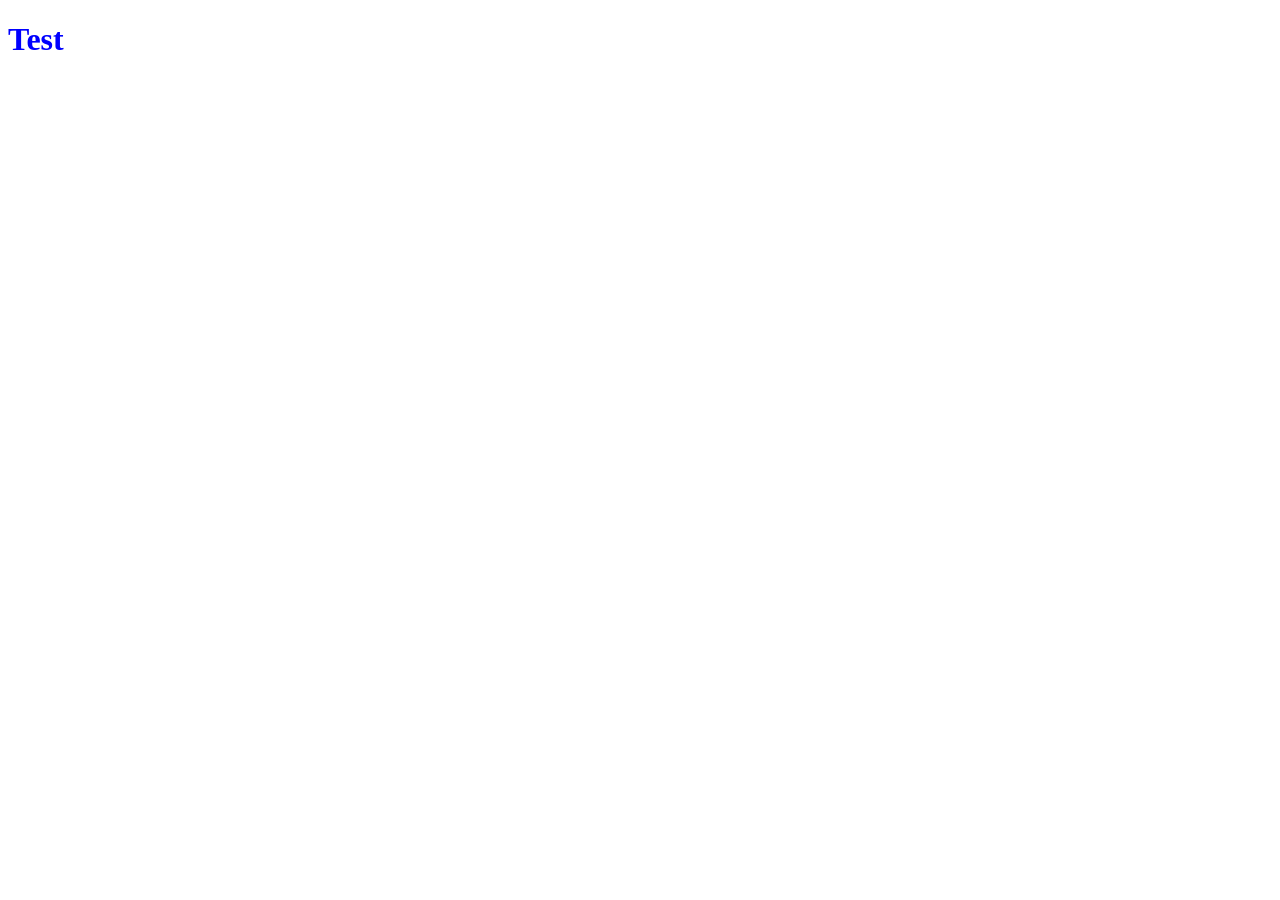
==== index.html @ d28dd24d "Init project with basic tests" ====
<!DOCTYPE html>
<html lang="fr">
<head>
  <meta charset="UTF-8">
  <meta name="viewport" content="width=device-width, initial-scale=1.0">
  <title>Document</title>
  <link rel="stylesheet" href="css/style.css">
  <script src="js/script.js" defer></script>
</head>
<body>
  <h1>Test</h1>
</body>
</html>
---- css/style.css ----
h1 {
  color: blue;
}
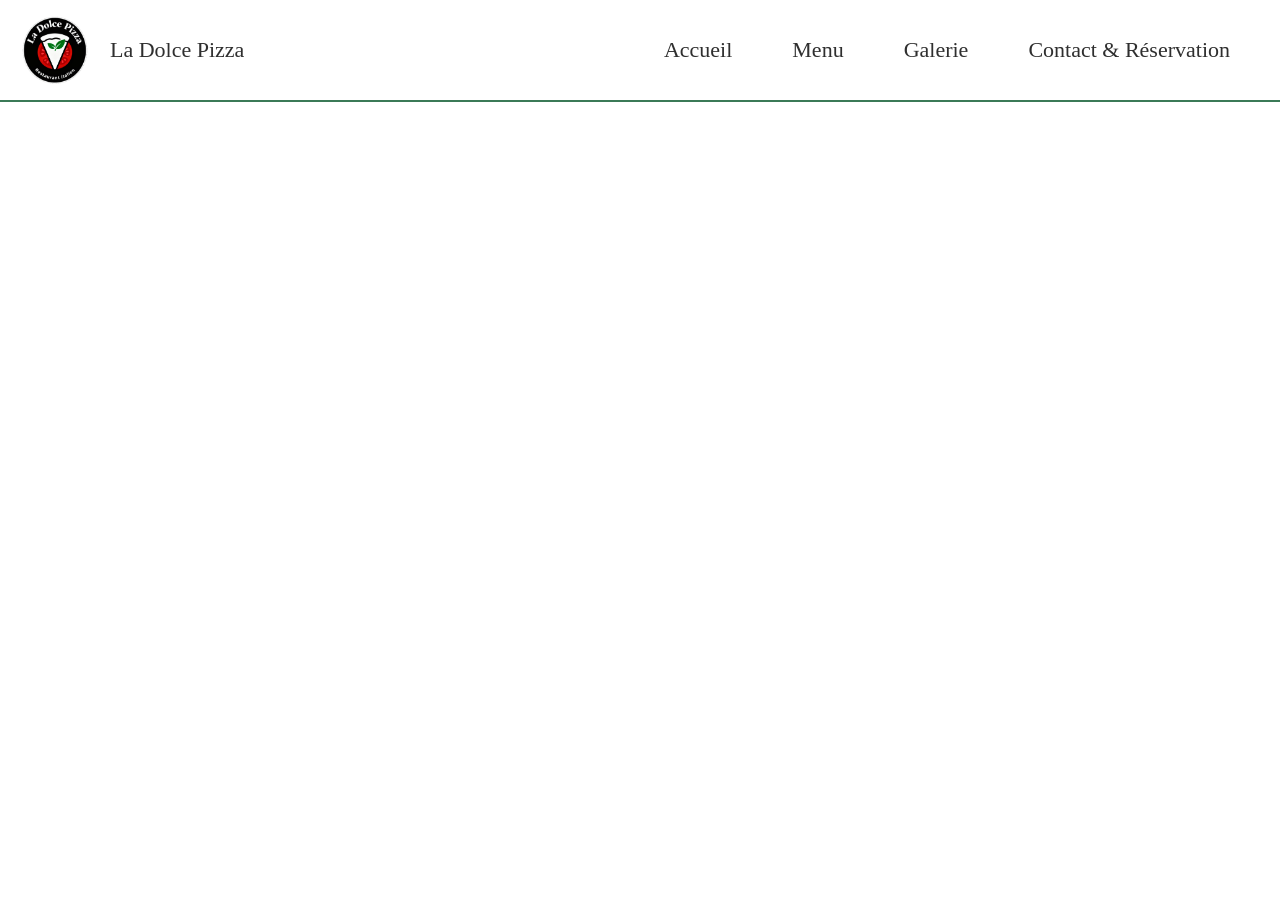
==== commit 8ea7b67e: "Add header + burger menu" ====
--- a/index.html
+++ b/index.html
@@ -7,7 +7,33 @@
   <link rel="stylesheet" href="css/style.css">
   <script src="js/script.js" defer></script>
 </head>
-<body>
-  <h1>Test</h1>
+
+<body class="theme">
+  <header class="header">
+    <div class="logo">
+      <a href="index.html">
+        <img src="assets/img/branding/Logo.png" alt="Logo du site La Dolce Pizza, page d'accueil">
+        <p class="high-text">La Dolce Pizza</p>
+      </a>
+    </div>
+
+    <nav class="header-nav" id="primary-navigation" aria-label="Navigation principale">
+      <ul role="list" class="high-text">
+        <li><a href="index.html">Accueil</a></li>
+        <li><a href="menu.html">Menu</a></li>
+        <li><a href="galerie.html">Galerie</a></li>
+        <li><a href="contact.html">Contact &amp; Réservation</a></li>
+      </ul>
+    </nav>
+
+    <div class="header-nav-toggle-btn">
+      <button aria-controls="primary-navigation" aria-expanded="false" aria-label="Ouvrir le menu principal">
+        <img src="assets/icons/ui/icon-burger.svg" alt="">
+      </button>
+    </div>
+  </header>
+
+  <main></main>
+
 </body>
 </html>
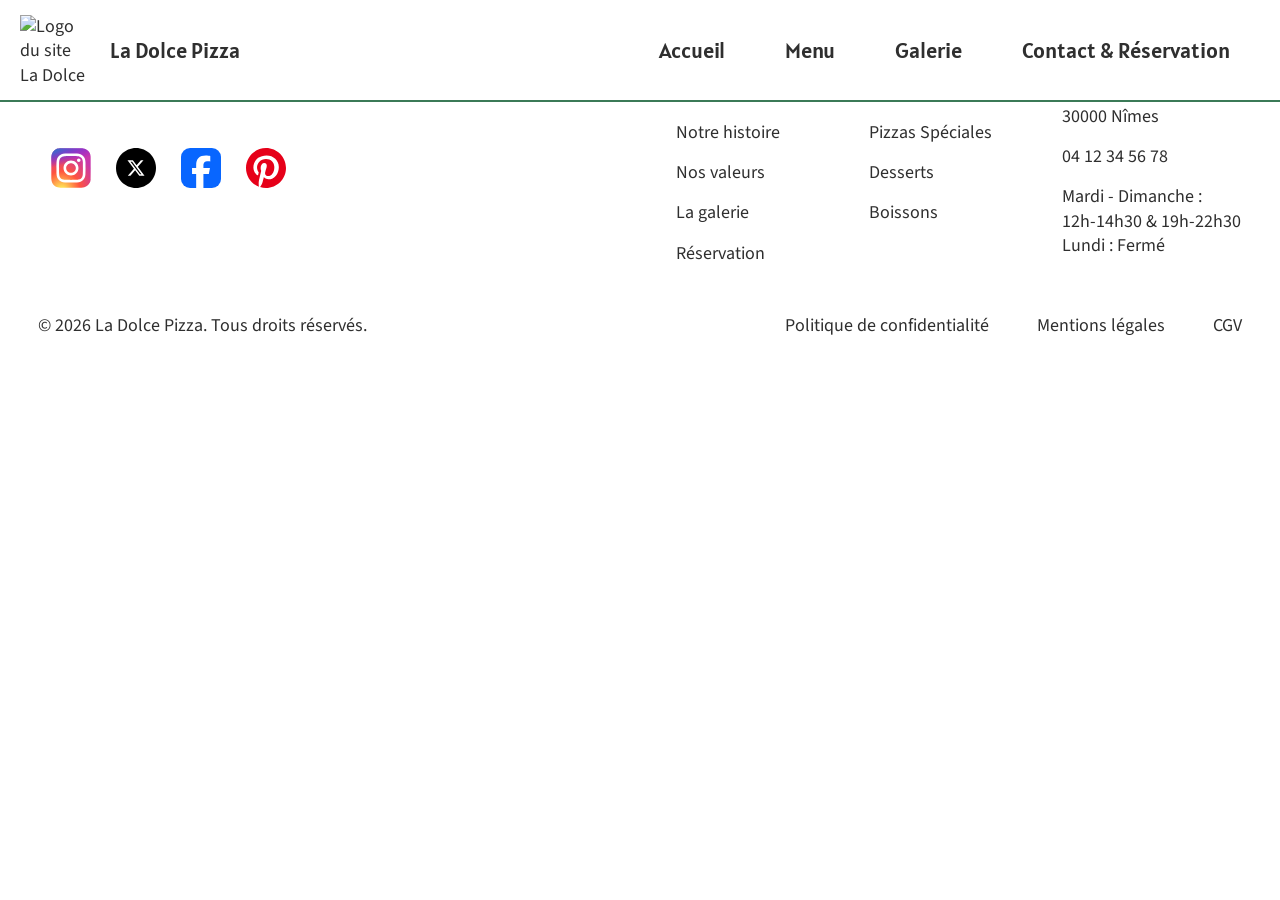
==== commit b468345f: "Add Footer" ====
--- a/index.html
+++ b/index.html
@@ -12,7 +12,7 @@
   <header class="header">
     <div class="logo">
       <a href="index.html">
-        <img src="assets/img/branding/Logo.png" alt="Logo du site La Dolce Pizza, page d'accueil">
+        <img src="assets/img/branding/logo.png" alt="Logo du site La Dolce Pizza, page d'accueil">
         <p class="high-text">La Dolce Pizza</p>
       </a>
     </div>
@@ -35,5 +35,88 @@
 
   <main></main>
 
+  <footer class="footer">
+    <div class="footer-top">
+      <div class="footer-brand">
+        <div class="logo">
+          <a href="index.html">
+            <img src="assets/img/branding/logo.png" alt="Logo du site La Dolce Pizza, page d'accueil">
+            <p class="high-text">La Dolce Pizza</p>
+          </a>
+        </div>
+
+        <nav aria-label="Réseaux sociaux">
+          <ul role="list" class="social-networks">
+            <li>
+              <a href="https://www.instagram.com/" target="_blank" rel="noopener noreferrer">
+                <img src="assets/icons/social/icon-instagram.svg" alt="Instagram">
+              </a>
+            </li>
+            <li>
+              <a href="https://x.com" target="_blank" rel="noopener noreferrer">
+                <img src="assets/icons/social/icon-X.svg" alt="X, anciennement Twitter">
+              </a>
+            </li>
+            <li>
+              <a href="https://www.facebook.com/" target="_blank" rel="noopener noreferrer">
+                <img src="assets/icons/social/icon-facebook.svg" alt="Facebook">
+              </a>
+            </li>
+            <li>
+              <a href="https://fr.pinterest.com/" target="_blank" rel="noopener noreferrer">
+                <img src="assets/icons/social/icon-pinterest.svg" alt="Pinterest">
+              </a>
+            </li>
+          </ul>
+        </nav>
+      </div>
+
+      <nav aria-label="Navigation secondaire">
+        <ul role="list" class="secondary-navigation">
+          <li role="list" class="sub-nav">
+            <h2 class="sub-nav-title">Le restaurant</h2>
+            <ul role="list">
+              <li><a href="index.html#anchor-universe">Notre univers</a></li>
+              <li><a href="index.html#anchor-story">Notre histoire</a></li>
+              <li><a href="donkeys.html#anchor-values">Nos valeurs</a></li>
+              <li><a href="donkeys.html#anchor-galery">La galerie</a></li>
+              <li><a href="donkeys.html#anchor-reservation">Réservation</a></li>
+            </ul>
+          </li>
+          <li role="list" class="sub-nav">
+            <h2 class="sub-nav-title">Le Menu</h2>
+            <ul role="list">
+              <li><a href="contact.html#anchor-classic-pizzas">Pizzas Classiques</a></li>
+              <li><a href="contact.html#anchor-special-pizzas">Pizzas Spéciales</a></li>
+              <li><a href="contact.html#anchor-desserts">Desserts</a></li>
+              <li><a href="contact.html#anchor-drinks">Boissons</a></li>
+            </ul>
+          </li>
+          <li role="list" class="sub-nav">
+            <h2 class="sub-nav-title">Nos coordonnées</h2>
+            <ul role="list">
+              <li>9 rue de la Calade 30000 Nîmes</li>
+              <li>04 12 34 56 78</li>
+              <li>Mardi - Dimanche :<br>12h-14h30 & 19h-22h30<br>Lundi : Fermé</li>
+            </ul>
+          </li>
+        </ul>
+      </nav>
+    </div>
+
+    <div class="footer-bottom">
+      <div class="copyright">
+        <p>© 2026 La Dolce Pizza. Tous droits réservés.</p>
+      </div>
+      <nav aria-label="Liens légaux">
+        <ul role="list" class="legal">
+          <li><a href="/politique-confidentialite">Politique de confidentialité</a></li>
+          <li><a href="/mentions-legales">Mentions légales</a></li>
+          <li><a href="/cgv">CGV</a></li>
+        </ul>
+      </nav>
+    </div>
+  </footer>
+
 </body>
 </html>
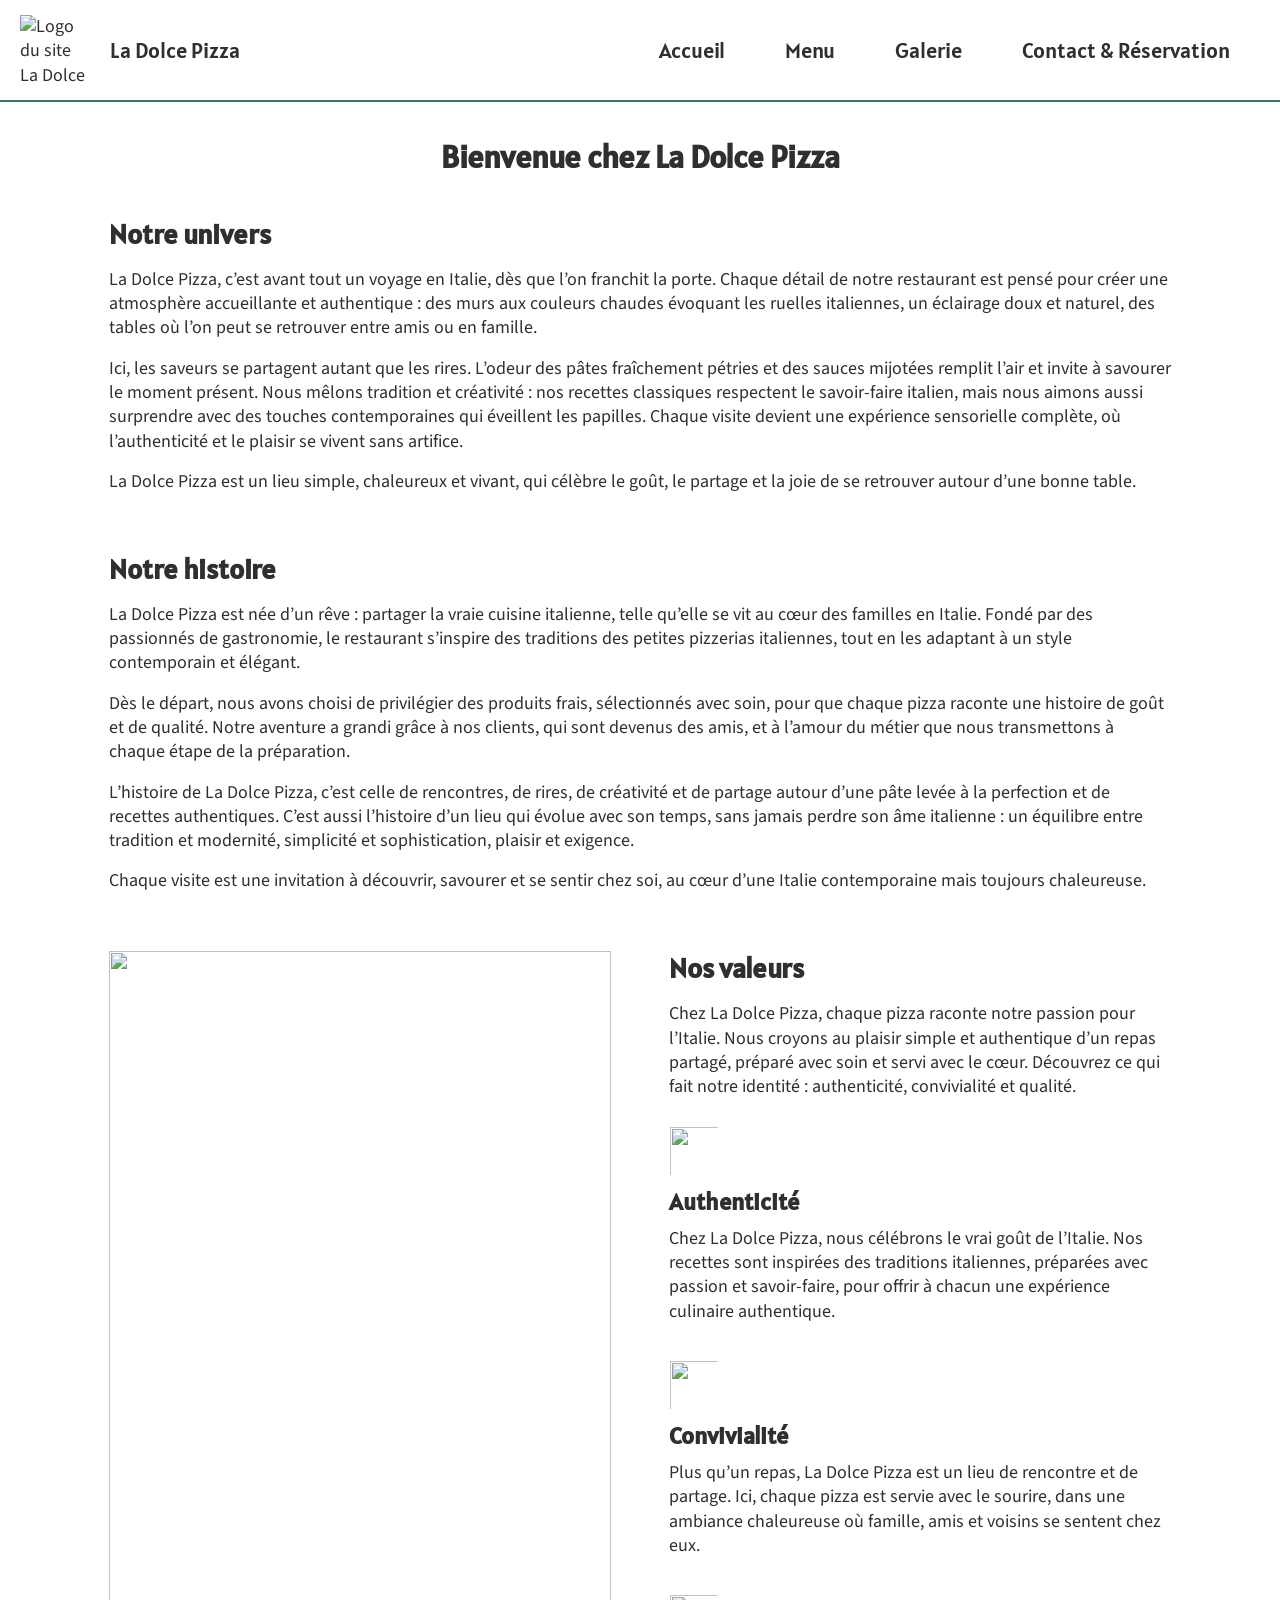
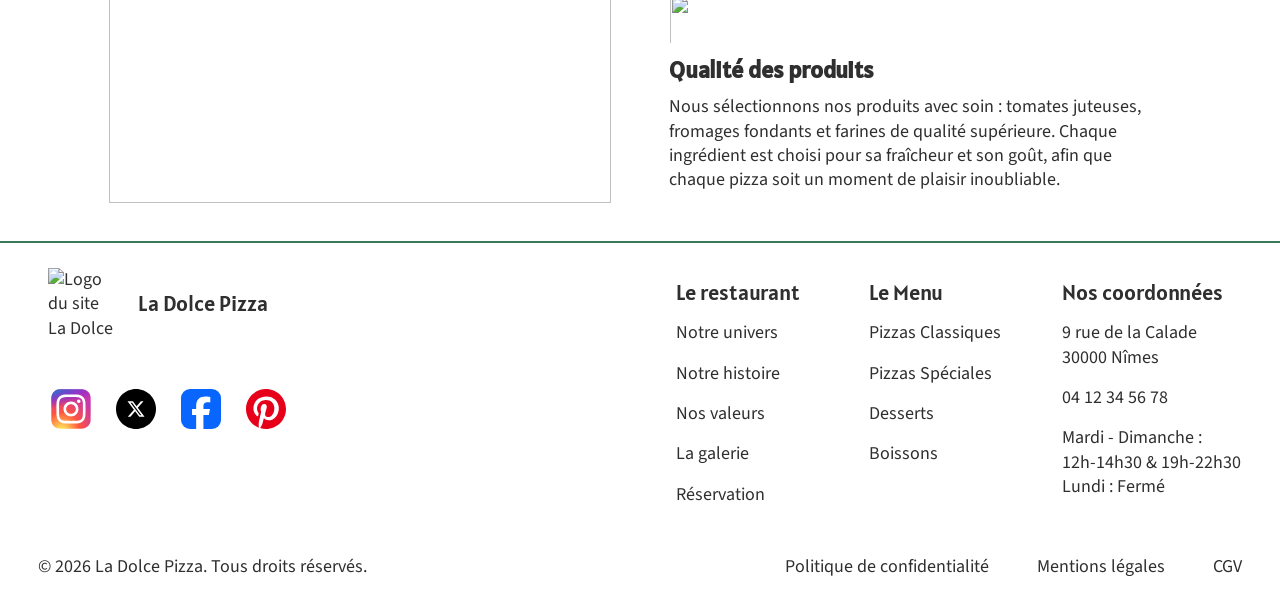
==== commit 38e0e474: "Add page Index" ====
--- a/index.html
+++ b/index.html
@@ -33,12 +33,100 @@
     </div>
   </header>
 
-  <main></main>
+  <main>
+    <section id="anchor-universe" class="layout-section index-section text-center">
+      <h2>Bienvenue chez La Dolce Pizza</h2>
+      <div class="index-sub-section">
+        <div class="index-description">
+          <h3>Notre univers</h3>
+          <p>
+            La Dolce Pizza, c’est avant tout un voyage en Italie, dès que l’on franchit la porte. Chaque détail
+            de notre restaurant est pensé pour créer une atmosphère accueillante et authentique : des murs aux
+            couleurs chaudes évoquant les ruelles italiennes, un éclairage doux et naturel, des tables où l’on
+            peut se retrouver entre amis ou en famille.
+          </p>
+          <p>
+            Ici, les saveurs se partagent autant que les rires. L’odeur des pâtes fraîchement pétries et des
+            sauces mijotées remplit l’air et invite à savourer le moment présent. Nous mêlons tradition et
+            créativité : nos recettes classiques respectent le savoir-faire italien, mais nous aimons aussi
+            surprendre avec des touches contemporaines qui éveillent les papilles. Chaque visite devient une
+            expérience sensorielle complète, où l’authenticité et le plaisir se vivent sans artifice.
+          </p>
+          <p>
+            La Dolce Pizza est un lieu simple, chaleureux et vivant, qui célèbre le goût, le partage et la joie
+            de se retrouver autour d’une bonne table.
+          </p>
+        </div>
+        <div id="anchor-story" class="index-description">
+          <h3>Notre histoire</h3>
+          <p>
+            La Dolce Pizza est née d’un rêve : partager la vraie cuisine italienne, telle qu’elle se vit au cœur
+            des familles en Italie. Fondé par des passionnés de gastronomie, le restaurant s’inspire des traditions
+            des petites pizzerias italiennes, tout en les adaptant à un style contemporain et élégant.
+          </p>
+          <p>
+            Dès le départ, nous avons choisi de privilégier des produits frais, sélectionnés avec soin, pour que
+            chaque pizza raconte une histoire de goût et de qualité. Notre aventure a grandi grâce à nos clients,
+            qui sont devenus des amis, et à l’amour du métier que nous transmettons à chaque étape de la préparation.
+          </p>
+          <p>
+            L’histoire de La Dolce Pizza, c’est celle de rencontres, de rires, de créativité et de partage autour
+            d’une pâte levée à la perfection et de recettes authentiques. C’est aussi l’histoire d’un lieu qui
+            évolue avec son temps, sans jamais perdre son âme italienne : un équilibre entre tradition et modernité,
+            simplicité et sophistication, plaisir et exigence.
+          </p>
+          <p>
+            Chaque visite est une invitation à découvrir, savourer et se sentir chez soi, au cœur d’une Italie
+            contemporaine mais toujours chaleureuse.
+          </p>
+        </div>
+        <div id="anchor-values" class="index-values-container index-description">
+          <div class="index-values-two-sides index-values-side-img">
+            <img src="assets/img/pages/index/park.webp" alt="">
+          </div>
+          <div class="index-values-two-sides">
+            <h3>Nos valeurs</h3>
+            <p>
+              Chez La Dolce Pizza, chaque pizza raconte notre passion pour l’Italie. Nous croyons au plaisir simple
+              et authentique d’un repas partagé, préparé avec soin et servi avec le cœur. Découvrez ce qui fait notre
+              identité : authenticité, convivialité et qualité.
+            </p>
+            <div class="index-values-side-text">
+              <div class="index-value-block">
+                <img src="assets/icons/pages/index/" alt="">
+                <h4>Authenticité</h4>
+                <p>
+                  Chez La Dolce Pizza, nous célébrons le vrai goût de l’Italie. Nos recettes sont inspirées des traditions
+                  italiennes, préparées avec passion et savoir-faire, pour offrir à chacun une expérience culinaire authentique.
+                </p>
+              </div>
+              <div class="index-value-block">
+                <img src="assets/icons/pages/index/" alt="">
+                <h4>Convivialité</h4>
+                <p>
+                  Plus qu’un repas, La Dolce Pizza est un lieu de rencontre et de partage. Ici, chaque pizza est servie avec
+                  le sourire, dans une ambiance chaleureuse où famille, amis et voisins se sentent chez eux.
+                </p>
+              </div>
+              <div class="index-value-block">
+                <img src="assets/icons/pages/index/" alt="">
+                <h4>Qualité des produits</h4>
+                <p>
+                  Nous sélectionnons nos produits avec soin : tomates juteuses, fromages fondants et farines de qualité supérieure.
+                  Chaque ingrédient est choisi pour sa fraîcheur et son goût, afin que chaque pizza soit un moment de plaisir
+                  inoubliable.
+                </p>
+              </div>
+            </div>
+        </div>
+      </div>
+    </section>
+  </main>
 
   <footer class="footer">
     <div class="footer-top">
       <div class="footer-brand">
-        <div class="logo">
+        <div class="logo footer-logo">
           <a href="index.html">
             <img src="assets/img/branding/logo.png" alt="Logo du site La Dolce Pizza, page d'accueil">
             <p class="high-text">La Dolce Pizza</p>
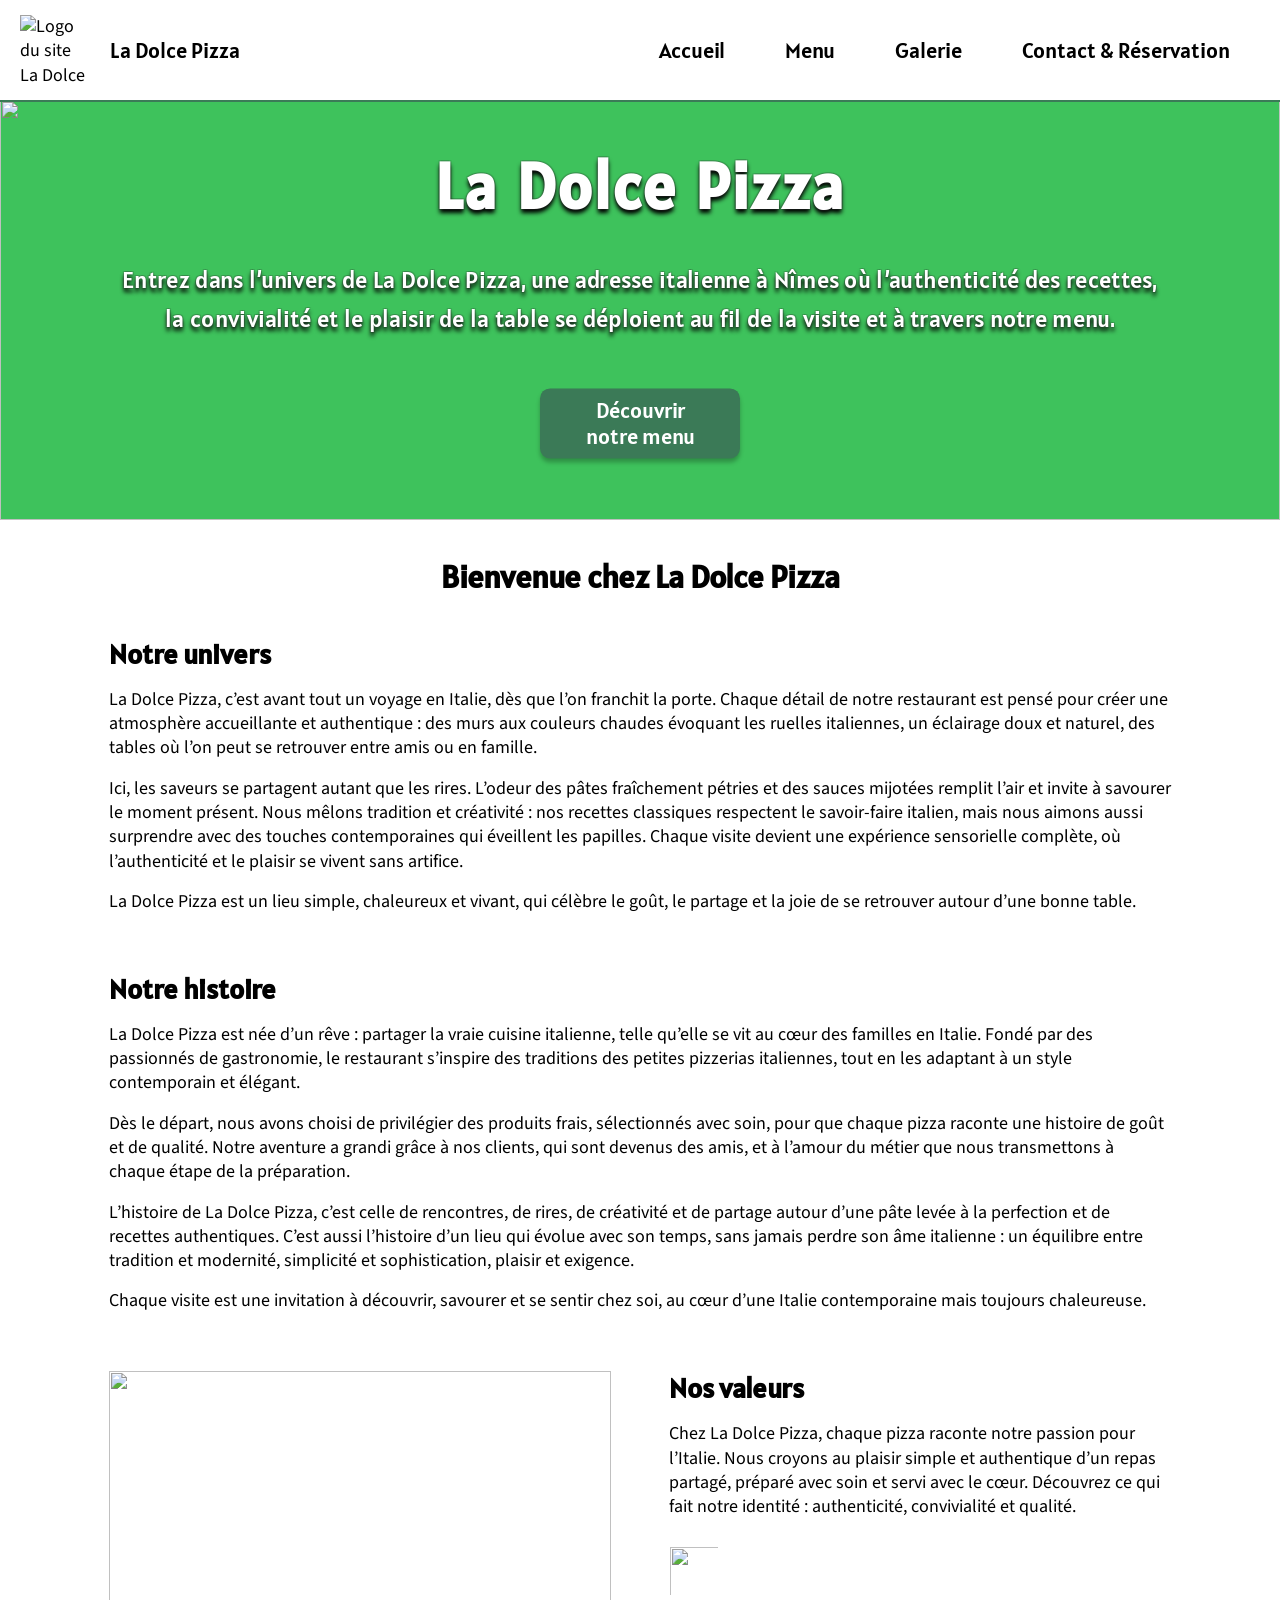
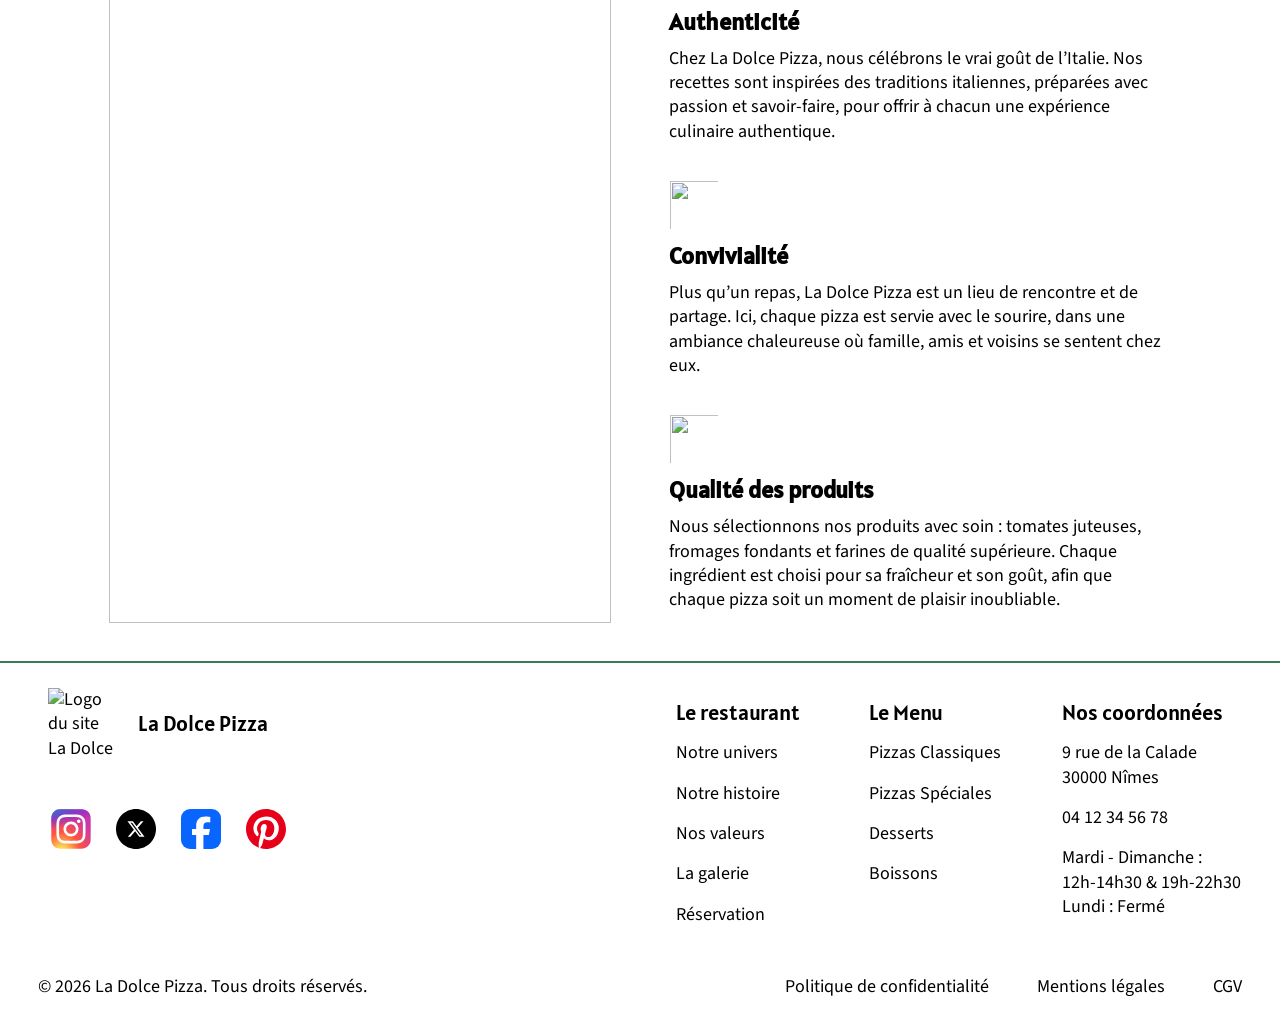
==== commit a0754503: "Add Hero" ====
--- a/index.html
+++ b/index.html
@@ -33,7 +33,20 @@
     </div>
   </header>
 
-  <main>
+  <main class="content">
+    <section class="hero">
+      <img src="assets/img/backgrounds/hero-index.webp" alt="">
+      <div class="hero-content">
+        <h1>La Dolce Pizza</h1>
+        <p class="heading-subtitle">Entrez dans l’univers de La Dolce Pizza, une adresse italienne à Nîmes où
+          l’authenticité des recettes, la convivialité et le plaisir de la table se déploient au fil de la
+          visite et à travers notre menu.</p>
+        <div class="container-buttons">
+          <a href="menu.html" class="btn btn--primary btn--square-md">Découvrir notre menu</a>
+        </div>
+      </div>
+    </section>
+
     <section id="anchor-universe" class="layout-section index-section text-center">
       <h2>Bienvenue chez La Dolce Pizza</h2>
       <div class="index-sub-section">
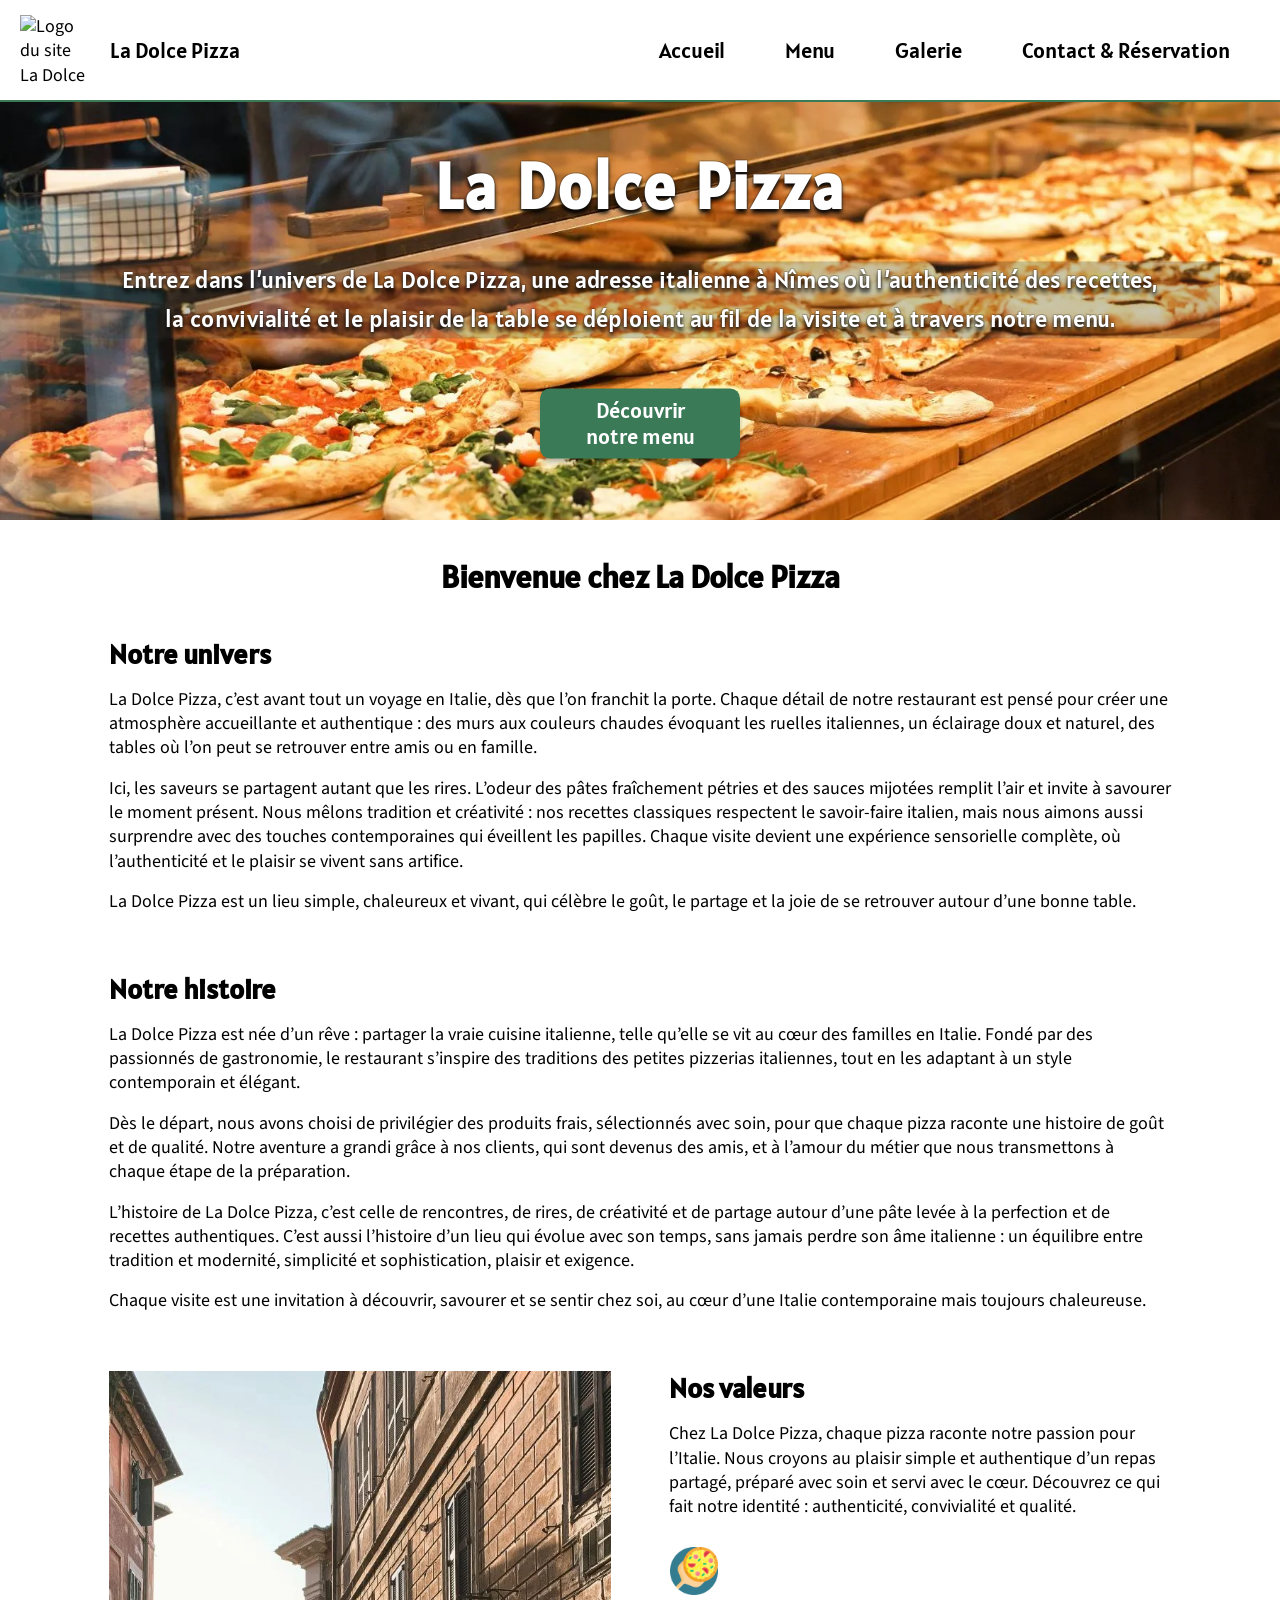
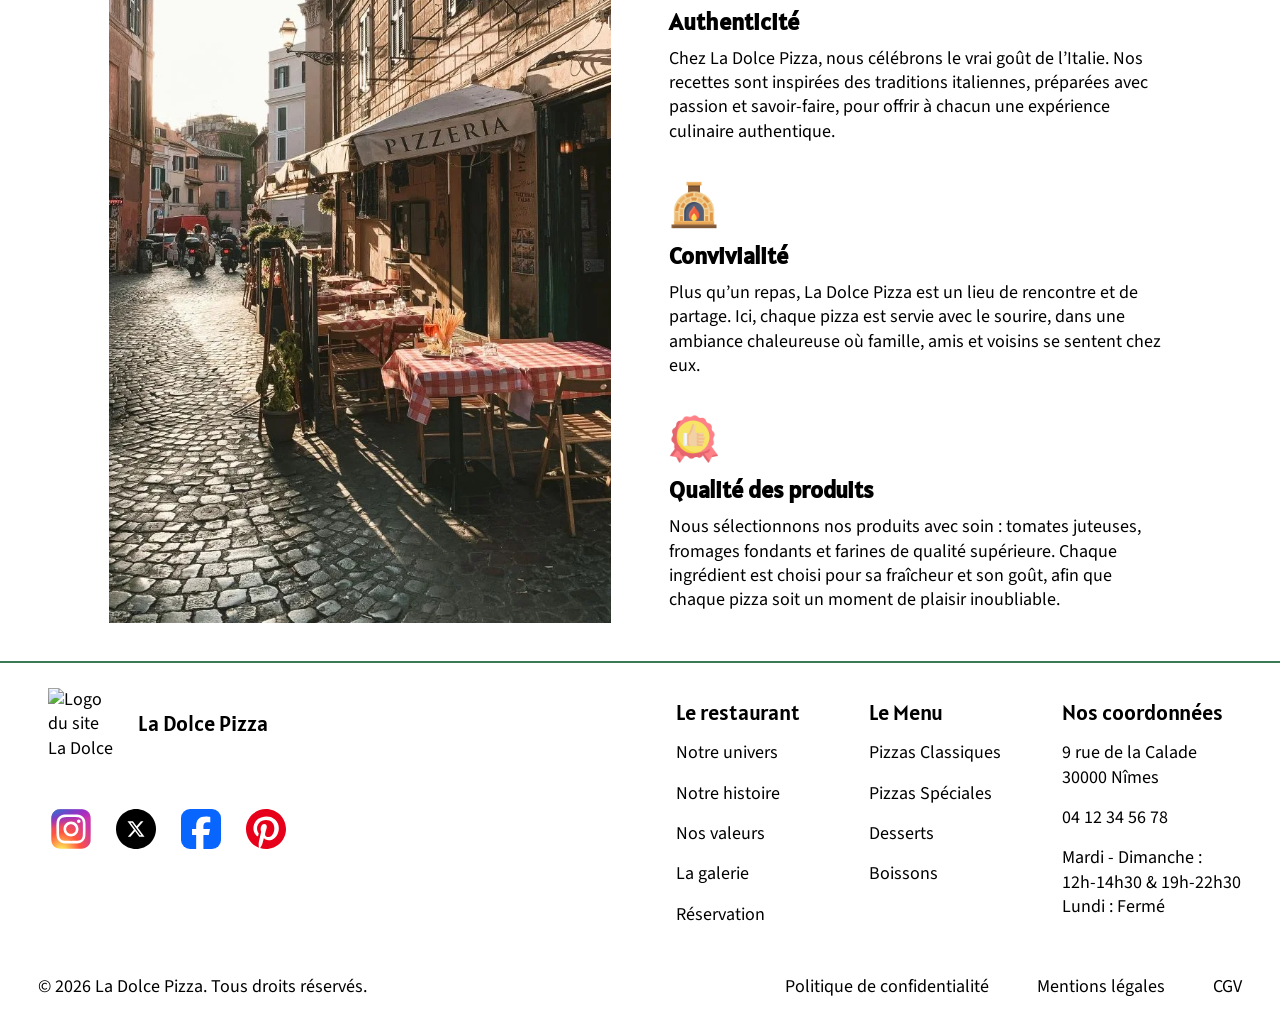
==== commit 8a5ff64f: "Add page Menu + Imgs" ====
--- a/index.html
+++ b/index.html
@@ -35,7 +35,7 @@
 
   <main class="content">
     <section class="hero">
-      <img src="assets/img/backgrounds/hero-index.webp" alt="">
+      <img src="assets/img/backgrounds/hero-index.webp" alt="La Dolce Pizza">
       <div class="hero-content">
         <h1>La Dolce Pizza</h1>
         <p class="heading-subtitle">Entrez dans l’univers de La Dolce Pizza, une adresse italienne à Nîmes où
@@ -95,7 +95,7 @@
         </div>
         <div id="anchor-values" class="index-values-container index-description">
           <div class="index-values-two-sides index-values-side-img">
-            <img src="assets/img/pages/index/park.webp" alt="">
+            <img src="assets/img/pages/index/img-index.webp" alt="">
           </div>
           <div class="index-values-two-sides">
             <h3>Nos valeurs</h3>
@@ -106,7 +106,7 @@
             </p>
             <div class="index-values-side-text">
               <div class="index-value-block">
-                <img src="assets/icons/pages/index/" alt="">
+                <img src="assets/icons/pages/index/ico -authentic.png" alt="">
                 <h4>Authenticité</h4>
                 <p>
                   Chez La Dolce Pizza, nous célébrons le vrai goût de l’Italie. Nos recettes sont inspirées des traditions
@@ -114,7 +114,7 @@
                 </p>
               </div>
               <div class="index-value-block">
-                <img src="assets/icons/pages/index/" alt="">
+                <img src="assets/icons/pages/index/icon-friendliness.png" alt="">
                 <h4>Convivialité</h4>
                 <p>
                   Plus qu’un repas, La Dolce Pizza est un lieu de rencontre et de partage. Ici, chaque pizza est servie avec
@@ -122,7 +122,7 @@
                 </p>
               </div>
               <div class="index-value-block">
-                <img src="assets/icons/pages/index/" alt="">
+                <img src="assets/icons/pages/index/icon-quality.png" alt="">
                 <h4>Qualité des produits</h4>
                 <p>
                   Nous sélectionnons nos produits avec soin : tomates juteuses, fromages fondants et farines de qualité supérieure.
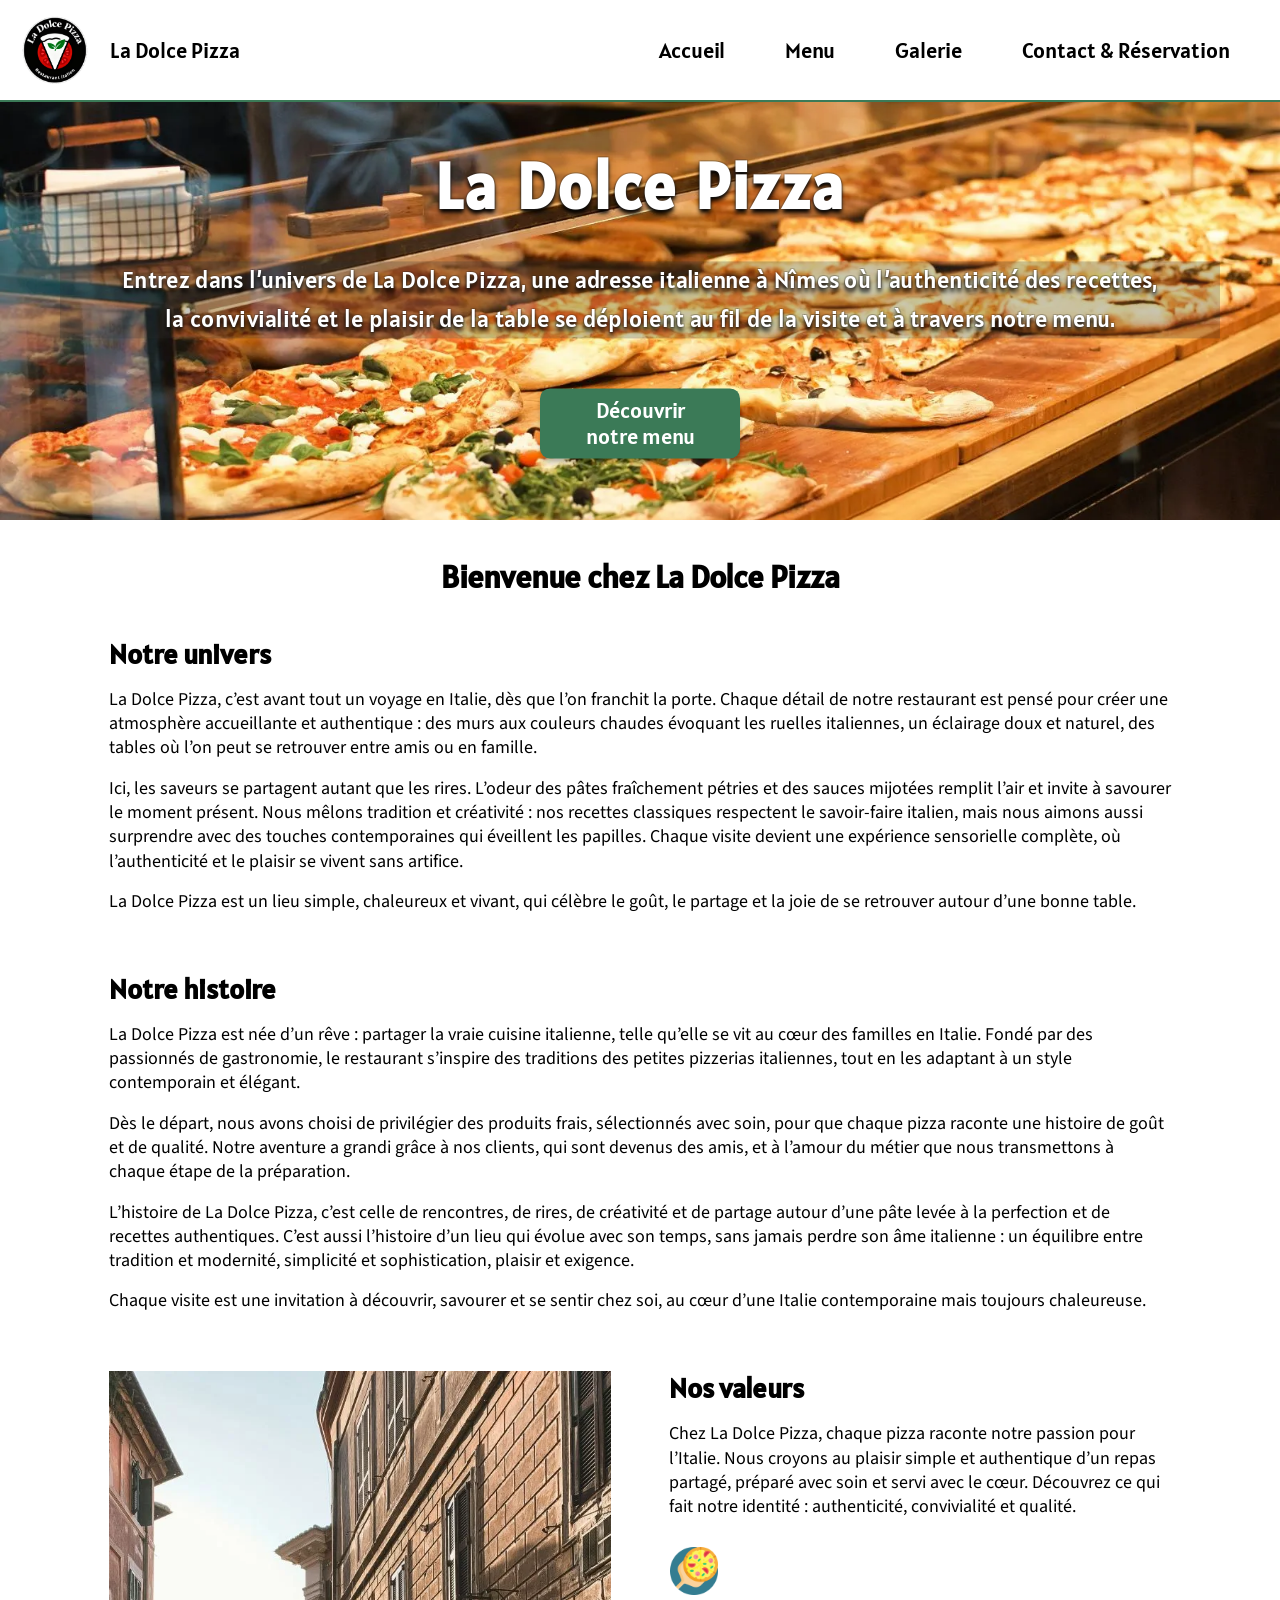
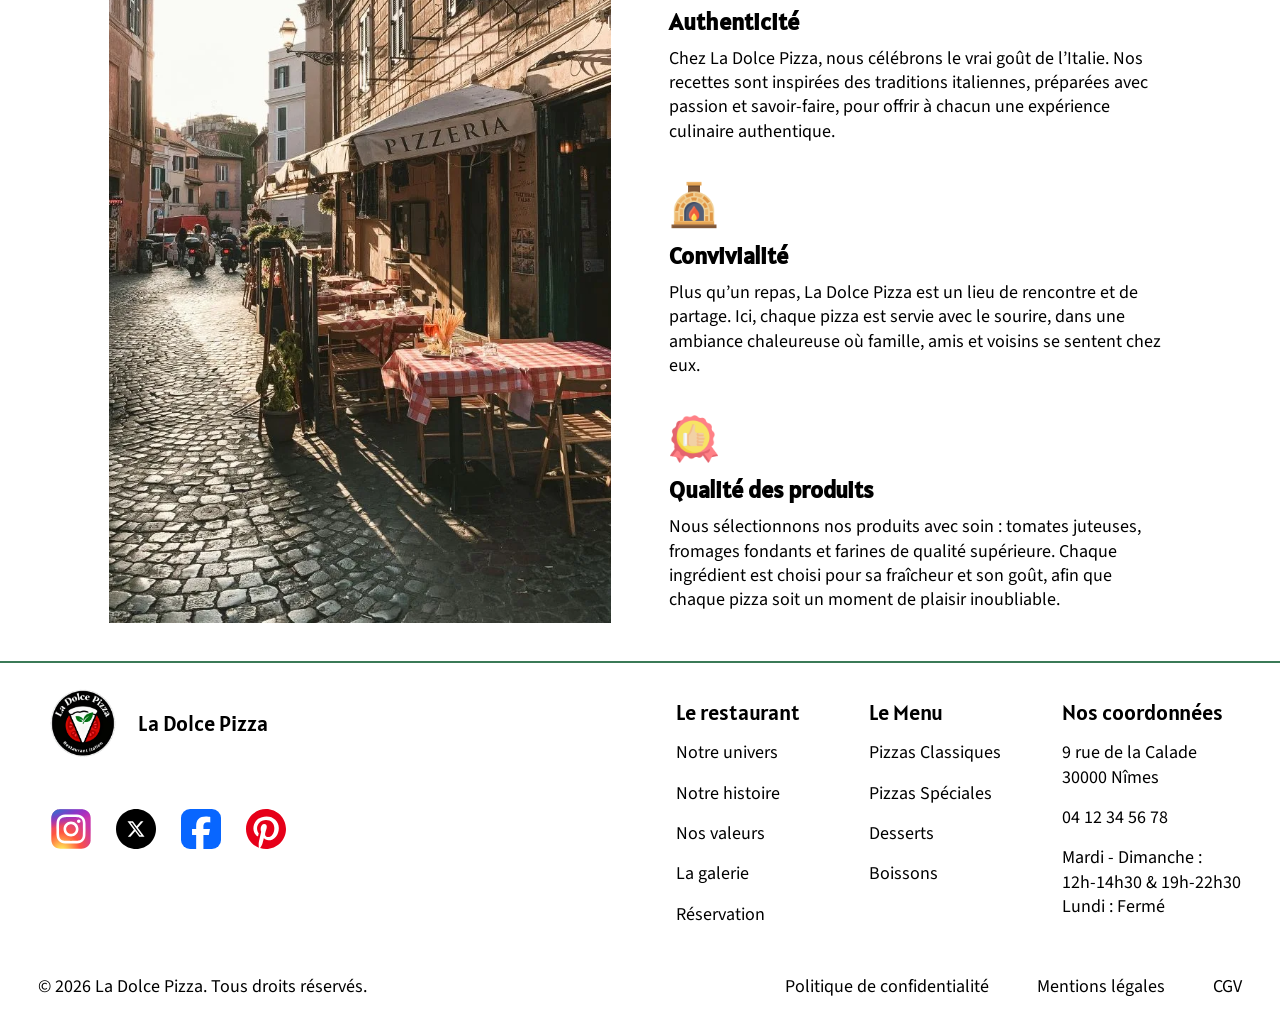
==== commit 1c11c81b: "Add readme & Update last corrections" ====
--- a/index.html
+++ b/index.html
@@ -3,35 +3,41 @@
 <head>
   <meta charset="UTF-8">
   <meta name="viewport" content="width=device-width, initial-scale=1.0">
-  <title>Document</title>
+  <title>DOLCE PIZZA - Accueil</title>
+  <meta name="description" content="Découvrez La Dolce Pizza, une pizzeria italienne à Nîmes où l'authenticité des recettes, 
+  la convivialité et le plaisir de la table vous attendent. Un voyage gustatif inoubliable.">
+  <meta name="robots" content="index, follow">
+  <meta name="author" content="Isabelle BAILLY LE ROCH">
   <link rel="stylesheet" href="css/style.css">
   <script src="js/script.js" defer></script>
 </head>
 
 <body class="theme">
-  <header class="header">
-    <div class="logo">
-      <a href="index.html">
-        <img src="assets/img/branding/logo.png" alt="Logo du site La Dolce Pizza, page d'accueil">
-        <p class="high-text">La Dolce Pizza</p>
-      </a>
-    </div>
-
-    <nav class="header-nav" id="primary-navigation" aria-label="Navigation principale">
-      <ul role="list" class="high-text">
-        <li><a href="index.html">Accueil</a></li>
-        <li><a href="menu.html">Menu</a></li>
-        <li><a href="galerie.html">Galerie</a></li>
-        <li><a href="contact.html">Contact &amp; Réservation</a></li>
-      </ul>
-    </nav>
-
-    <div class="header-nav-toggle-btn">
-      <button aria-controls="primary-navigation" aria-expanded="false" aria-label="Ouvrir le menu principal">
-        <img src="assets/icons/ui/icon-burger.svg" alt="">
-      </button>
-    </div>
-  </header>
+  <div class="header-container">
+    <header class="header">
+      <div class="logo">
+        <a href="index.html">
+          <img src="assets/img/branding/logo.webp" alt="Logo du site La Dolce Pizza, page d'accueil">
+          <p class="high-text">La Dolce Pizza</p>
+        </a>
+      </div>
+
+      <nav class="header-nav" id="primary-navigation" aria-label="Navigation principale">
+        <ul role="list" class="high-text">
+          <li><a href="index.html">Accueil</a></li>
+          <li><a href="menu.html">Menu</a></li>
+          <li><a href="galerie.html">Galerie</a></li>
+          <li><a href="contact.html">Contact &amp; Réservation</a></li>
+        </ul>
+      </nav>
+
+      <div class="header-nav-toggle-btn">
+        <button aria-controls="primary-navigation" aria-expanded="false" aria-label="Ouvrir le menu principal">
+          <img src="assets/icons/ui/icon-burger.svg" alt="">
+        </button>
+      </div>
+    </header>
+  </div>
 
   <main class="content">
     <section class="hero">
@@ -95,7 +101,7 @@
         </div>
         <div id="anchor-values" class="index-values-container index-description">
           <div class="index-values-two-sides index-values-side-img">
-            <img src="assets/img/pages/index/img-index.webp" alt="">
+            <img src="assets/img/pages/index/img-index.webp" alt="Notre restaurant">
           </div>
           <div class="index-values-two-sides">
             <h3>Nos valeurs</h3>
@@ -106,7 +112,7 @@
             </p>
             <div class="index-values-side-text">
               <div class="index-value-block">
-                <img src="assets/icons/pages/index/ico -authentic.png" alt="">
+                <img src="assets/icons/pages/index/icon-authentic.png" alt="">
                 <h4>Authenticité</h4>
                 <p>
                   Chez La Dolce Pizza, nous célébrons le vrai goût de l’Italie. Nos recettes sont inspirées des traditions
@@ -141,7 +147,7 @@
       <div class="footer-brand">
         <div class="logo footer-logo">
           <a href="index.html">
-            <img src="assets/img/branding/logo.png" alt="Logo du site La Dolce Pizza, page d'accueil">
+            <img src="assets/img/branding/logo.webp" alt="Logo du site La Dolce Pizza, page d'accueil">
             <p class="high-text">La Dolce Pizza</p>
           </a>
         </div>
@@ -179,18 +185,18 @@
             <ul role="list">
               <li><a href="index.html#anchor-universe">Notre univers</a></li>
               <li><a href="index.html#anchor-story">Notre histoire</a></li>
-              <li><a href="donkeys.html#anchor-values">Nos valeurs</a></li>
-              <li><a href="donkeys.html#anchor-galery">La galerie</a></li>
-              <li><a href="donkeys.html#anchor-reservation">Réservation</a></li>
+              <li><a href="index.html#anchor-values">Nos valeurs</a></li>
+              <li><a href="galerie.html#anchor-galery">La galerie</a></li>
+              <li><a href="contact.html#anchor-reservation">Réservation</a></li>
             </ul>
           </li>
           <li role="list" class="sub-nav">
             <h2 class="sub-nav-title">Le Menu</h2>
             <ul role="list">
-              <li><a href="contact.html#anchor-classic-pizzas">Pizzas Classiques</a></li>
-              <li><a href="contact.html#anchor-special-pizzas">Pizzas Spéciales</a></li>
-              <li><a href="contact.html#anchor-desserts">Desserts</a></li>
-              <li><a href="contact.html#anchor-drinks">Boissons</a></li>
+              <li><a href="menu.html#anchor-classic-pizzas">Pizzas Classiques</a></li>
+              <li><a href="menu.html#anchor-special-pizzas">Pizzas Spéciales</a></li>
+              <li><a href="menu.html#anchor-desserts">Desserts</a></li>
+              <li><a href="menu.html#anchor-drinks">Boissons</a></li>
             </ul>
           </li>
           <li role="list" class="sub-nav">
@@ -211,9 +217,9 @@
       </div>
       <nav aria-label="Liens légaux">
         <ul role="list" class="legal">
-          <li><a href="/politique-confidentialite">Politique de confidentialité</a></li>
-          <li><a href="/mentions-legales">Mentions légales</a></li>
-          <li><a href="/cgv">CGV</a></li>
+          <li><a href="about:blank" target="_blank">Politique de confidentialité</a></li>
+          <li><a href="about:blank" target="_blank">Mentions légales</a></li>
+          <li><a href="about:blank" target="_blank">CGV</a></li>
         </ul>
       </nav>
     </div>
